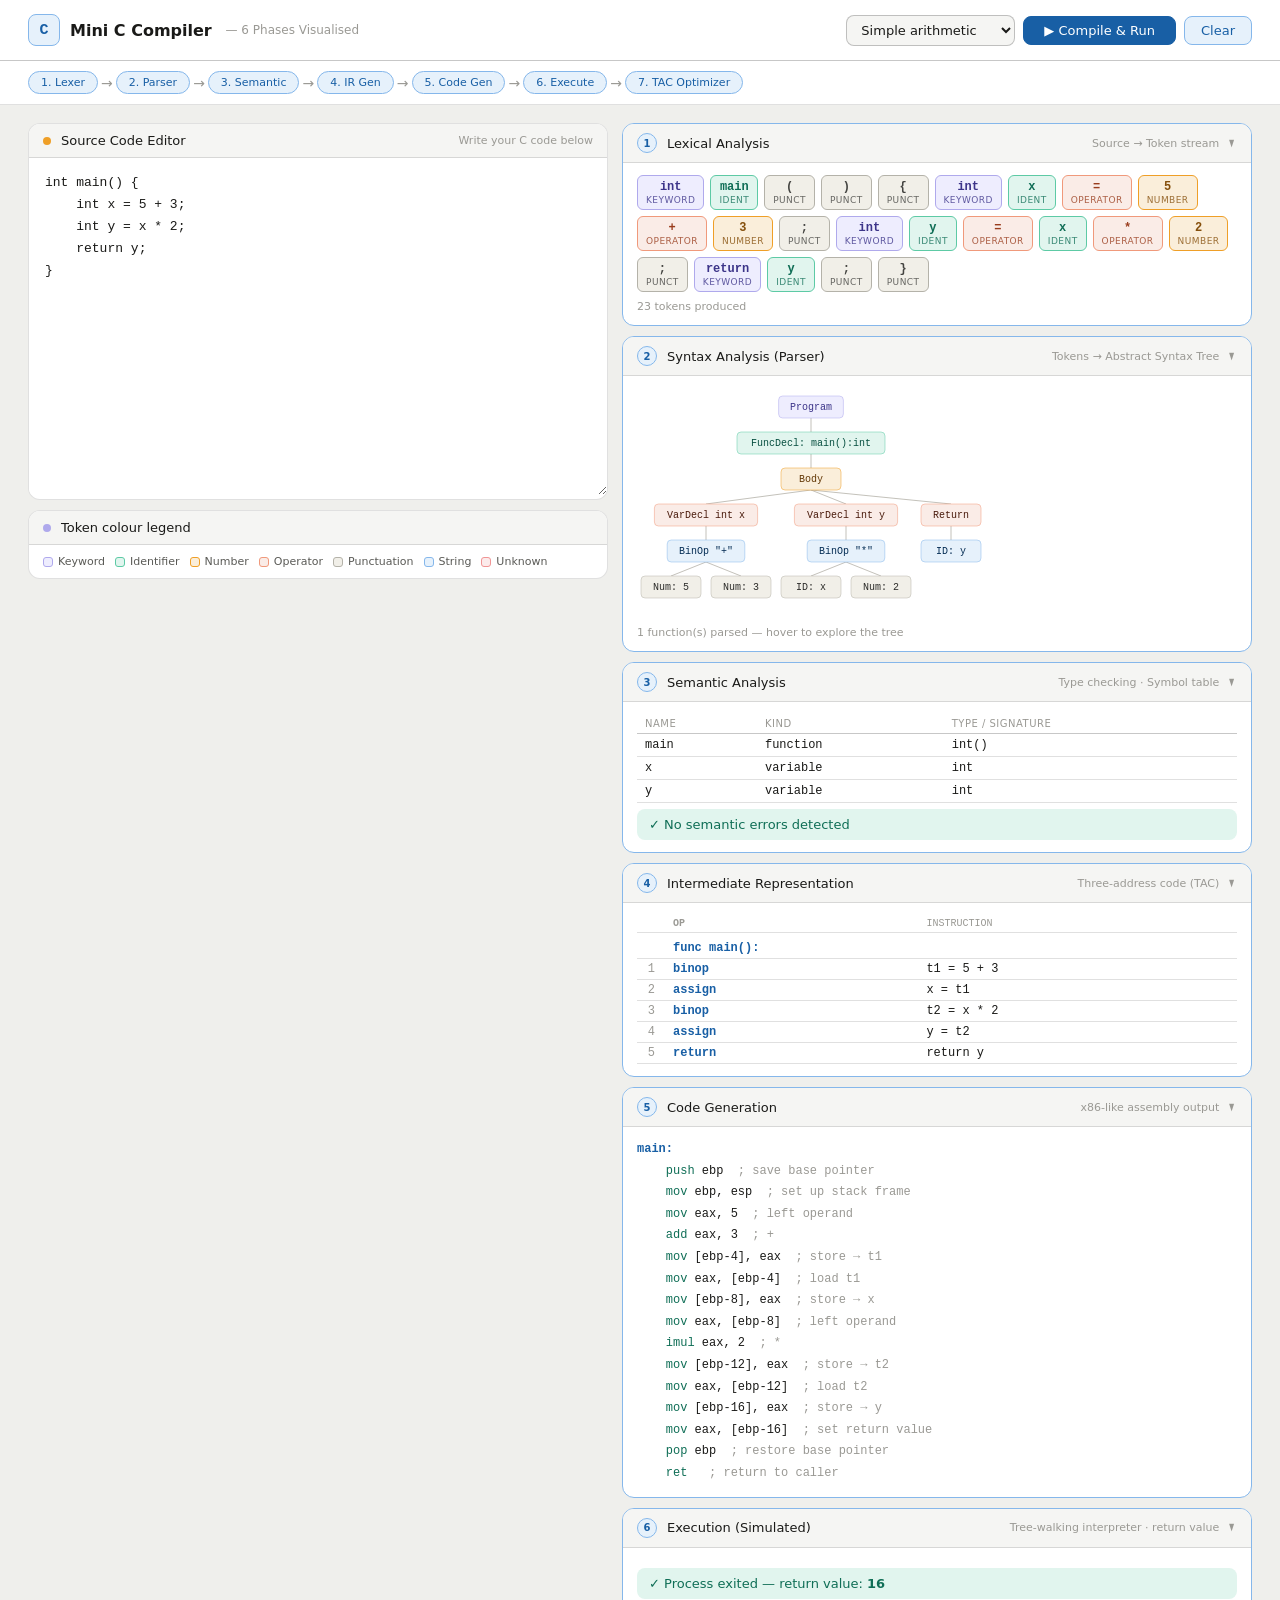
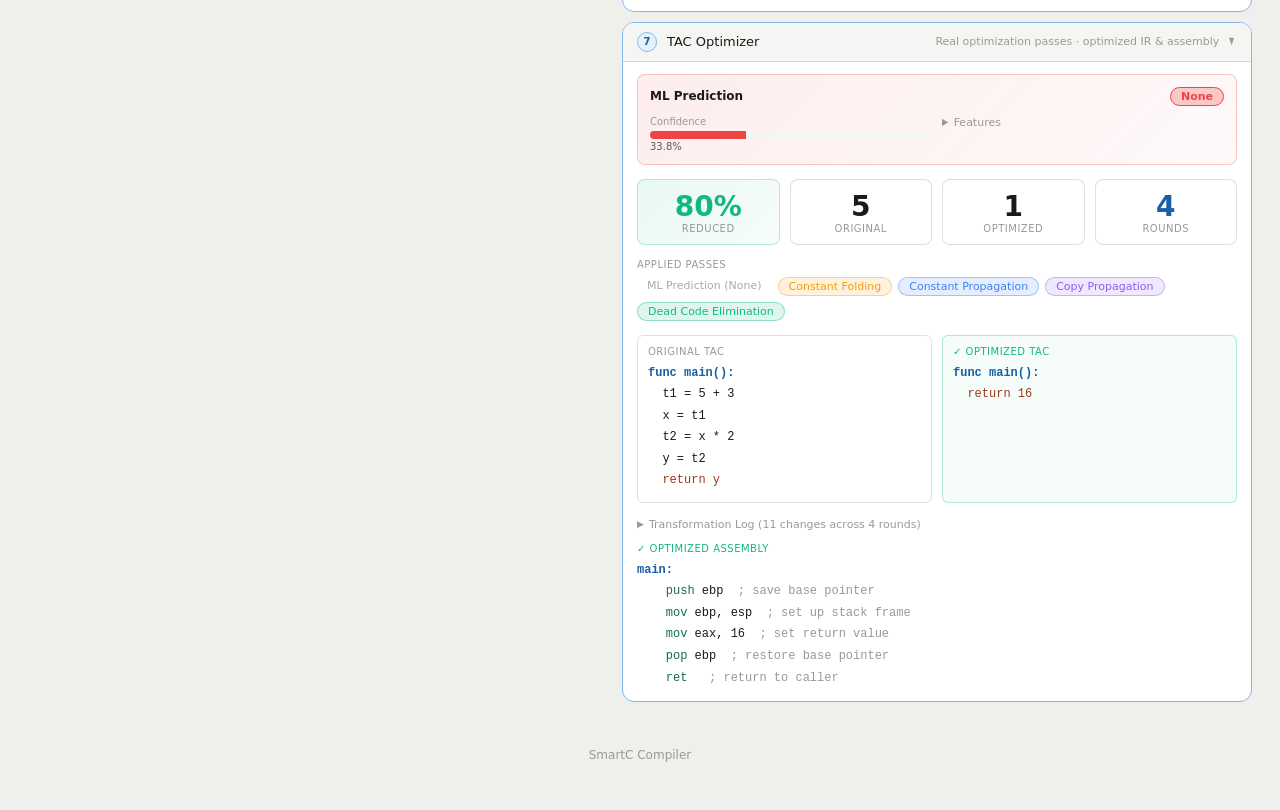
==== index.html @ 205656f2 "first commit" ====
<!DOCTYPE html>
<html lang="en">

<head>
  <meta charset="UTF-8">
  <meta name="viewport" content="width=device-width, initial-scale=1.0">
  <title>Mini C Compiler</title>
  <link rel="stylesheet" href="styles.css">

</head>

<body>

  <header>
    <div class="logo">
      <div class="logo-icon">C</div>
      <span class="logo-text">Mini C Compiler</span>
      <span class="logo-sub">&nbsp;— 6 Phases Visualised</span>
    </div>
    <div class="header-right">
      <select id="sample-select" onchange="loadSample(this.value)">
        <option value="basic">Simple arithmetic</option>
        <option value="if">If / else</option>
        <option value="loop">While loop</option>
        <option value="forloop">For loop</option>
        <option value="dowhile">Do-while loop</option>
        <option value="switchc">Switch / case</option>
        <option value="array">Arrays</option>
        <option value="breakc">Break &amp; continue</option>
        <option value="func">Function call</option>
        <option value="nested">Nested expressions</option>
      </select>
      <button class="btn btn-run" onclick="compile()">&#9654; Compile &amp; Run</button>
      <button class="btn" onclick="clearAll()">Clear</button>
    </div>
  </header>

  <div class="pipeline">
    <div class="pip-step" id="pip-1">1. Lexer</div><span class="pip-arrow">&#8594;</span>
    <div class="pip-step" id="pip-2">2. Parser</div><span class="pip-arrow">&#8594;</span>
    <div class="pip-step" id="pip-3">3. Semantic</div><span class="pip-arrow">&#8594;</span>
    <div class="pip-step" id="pip-4">4. IR Gen</div><span class="pip-arrow">&#8594;</span>
    <div class="pip-step" id="pip-5">5. Code Gen</div><span class="pip-arrow">&#8594;</span>
    <div class="pip-step" id="pip-6">6. Execute</div><span class="pip-arrow">&#8594;</span>
    <div class="pip-step" id="pip-7">7. TAC Optimizer</div>
  </div>

  <div class="main">

    <!-- Left column -->
    <div style="display:flex;flex-direction:column;gap:10px;">
      <div class="panel">
        <div class="panel-hdr">
          <div class="dot" style="background:var(--amber-bd)"></div>
          <span style="flex:1">Source Code Editor</span>
          <span class="sub">Write your C code below</span>
        </div>
        <textarea id="src-editor" spellcheck="false" rows="14">int main() {
    int x = 5 + 3;
    int y = x * 2;
    return y;
}</textarea>
      </div>
      <div class="panel">
        <div class="panel-hdr">
          <div class="dot" style="background:var(--purple-bd)"></div>
          <span>Token colour legend</span>
        </div>
        <div class="legend">
          <div class="leg-item">
            <div class="leg-dot" style="background:var(--purple-bg);border-color:var(--purple-bd)"></div>Keyword
          </div>
          <div class="leg-item">
            <div class="leg-dot" style="background:var(--green-bg);border-color:var(--green-bd)"></div>Identifier
          </div>
          <div class="leg-item">
            <div class="leg-dot" style="background:var(--amber-bg);border-color:var(--amber-bd)"></div>Number
          </div>
          <div class="leg-item">
            <div class="leg-dot" style="background:var(--coral-bg);border-color:var(--coral-bd)"></div>Operator
          </div>
          <div class="leg-item">
            <div class="leg-dot" style="background:var(--gray-bg);border-color:var(--gray-bd)"></div>Punctuation
          </div>
          <div class="leg-item">
            <div class="leg-dot" style="background:var(--blue-bg);border-color:var(--blue-bd)"></div>String
          </div>
          <div class="leg-item">
            <div class="leg-dot" style="background:var(--red-bg);border-color:var(--red-bd)"></div>Unknown
          </div>
        </div>
      </div>
    </div>

    <!-- Right column: phase cards -->
    <div class="phases-col">

      <div class="phase-card" id="ph-1">
        <div class="phase-hdr" onclick="toggle('ph-1')">
          <div class="ph-num">1</div>
          <span class="ph-name">Lexical Analysis</span>
          <span class="ph-desc">Source &rarr; Token stream</span>
          <span class="ph-chevron">&#9658;</span>
        </div>
        <div class="phase-body">
          <div id="out-1"><span style="color:var(--text3)">Click Compile &amp; Run to start</span></div>
        </div>
      </div>

      <div class="phase-card" id="ph-2">
        <div class="phase-hdr" onclick="toggle('ph-2')">
          <div class="ph-num">2</div>
          <span class="ph-name">Syntax Analysis (Parser)</span>
          <span class="ph-desc">Tokens &rarr; Abstract Syntax Tree</span>
          <span class="ph-chevron">&#9658;</span>
        </div>
        <div class="phase-body">
          <div id="out-2"></div>
        </div>
      </div>

      <div class="phase-card" id="ph-3">
        <div class="phase-hdr" onclick="toggle('ph-3')">
          <div class="ph-num">3</div>
          <span class="ph-name">Semantic Analysis</span>
          <span class="ph-desc">Type checking &middot; Symbol table</span>
          <span class="ph-chevron">&#9658;</span>
        </div>
        <div class="phase-body">
          <div id="out-3"></div>
        </div>
      </div>

      <div class="phase-card" id="ph-4">
        <div class="phase-hdr" onclick="toggle('ph-4')">
          <div class="ph-num">4</div>
          <span class="ph-name">Intermediate Representation</span>
          <span class="ph-desc">Three-address code (TAC)</span>
          <span class="ph-chevron">&#9658;</span>
        </div>
        <div class="phase-body">
          <div id="out-4"></div>
        </div>
      </div>

      <div class="phase-card" id="ph-5">
        <div class="phase-hdr" onclick="toggle('ph-5')">
          <div class="ph-num">5</div>
          <span class="ph-name">Code Generation</span>
          <span class="ph-desc">x86-like assembly output</span>
          <span class="ph-chevron">&#9658;</span>
        </div>
        <div class="phase-body">
          <div id="out-5"></div>
        </div>
      </div>

      <div class="phase-card" id="ph-6">
        <div class="phase-hdr" onclick="toggle('ph-6')">
          <div class="ph-num">6</div>
          <span class="ph-name">Execution (Simulated)</span>
          <span class="ph-desc">Tree-walking interpreter &middot; return value</span>
          <span class="ph-chevron">&#9658;</span>
        </div>
        <div class="phase-body">
          <div id="out-6"></div>
        </div>
      </div>

      <div class="phase-card" id="ph-7">
        <div class="phase-hdr" onclick="toggle('ph-7')">
          <div class="ph-num">7</div>
          <span class="ph-name">TAC Optimizer</span>
          <span class="ph-desc">Real optimization passes &middot; optimized IR &amp; assembly</span>
          <span class="ph-chevron">&#9658;</span>
        </div>
        <div class="phase-body">
          <div id="out-7"></div>
        </div>
      </div>

    </div>
  </div>

  <footer>SmartC Compiler</footer>

  <!-- Phase 0: Shared utilities & sample programs -->
  <script src="phase0_utils.js?v=3"></script>
  <!-- Phase 1: Lexer — source text → token stream -->
  <script src="phase1_lexer.js?v=3"></script>
  <!-- Phase 2: Parser — tokens → Abstract Syntax Tree (AST) -->
  <script src="phase2_parser.js?v=3"></script>
  <!-- Phase 3: Semantic Analysis — type checking & symbol table -->
  <script src="phase3_semantic.js?v=3"></script>
  <!-- Phase 4: IR Generation — AST → Three-Address Code (TAC) -->
  <script src="phase4_ir.js?v=3"></script>
  <!-- Phase 5: Code Generation — TAC → pseudo x86 assembly -->
  <script src="phase5_codegen.js?v=3"></script>
  <!-- Phase 6: Execution — tree-walking interpreter -->
  <script src="phase6_execute.js?v=3"></script>
  <!-- Phase 7: TAC Optimizer — real optimization passes on IR -->
  <script src="phase7_optimizer.js?v=5"></script>
  <!-- ML Optimizer: Feature extraction from TAC -->
  <script src="ml_optimizer/js/feature_extractor.js?v=1"></script>
  <!-- ML Optimizer: Logistic Regression model from scratch -->
  <script src="ml_optimizer/js/model.js?v=1"></script>
  <!-- ML Optimizer: ML-guided optimization selection -->
  <script src="ml_optimizer/js/ml_optimizer.js?v=1"></script>
  <!-- ML Optimizer: TAC to C code generation -->
  <script src="ml_optimizer/js/tac_to_c.js?v=1"></script>
  <!-- ML Optimizer: Integration layer and high-level API -->
  <script src="ml_optimizer/js/integration.js?v=1"></script>
  <!-- Compiler Driver — orchestrates all 7 phases -->
  <script src="compiler_driver.js?v=5"></script>

</body>

</html>
---- styles.css ----
*, *::before, *::after { box-sizing: border-box; margin: 0; padding: 0; }

  :root {
    --bg:#ffffff; --bg2:#f5f5f3; --bg3:#efefec;
    --border:rgba(0,0,0,0.12); --border2:rgba(0,0,0,0.22);
    --text:#1a1a18; --text2:#5a5a56; --text3:#9a9994;
    --blue:#185fa5; --blue-bg:#e6f1fb; --blue-bd:#85b7eb;
    --green:#0f6e56; --green-bg:#e1f5ee; --green-bd:#5dcaa5;
    --amber:#854f0b; --amber-bg:#faeeda; --amber-bd:#ef9f27;
    --coral:#993c1d; --coral-bg:#faece7; --coral-bd:#f0997b;
    --purple:#3c3489; --purple-bg:#eeedfe; --purple-bd:#afa9ec;
    --gray:#444441; --gray-bg:#f1efe8; --gray-bd:#b4b2a9;
    --red:#a32d2d; --red-bg:#fcebeb; --red-bd:#f09595;
    --success-bg:#e1f5ee; --success:#0f6e56;
    --font-mono:'Cascadia Code','Fira Code','Consolas',monospace;
    --font-sans:system-ui,-apple-system,sans-serif;
    --radius:8px; --radius-lg:12px;
  }
  @media (prefers-color-scheme:dark) {
    :root {
      --bg:#1c1c1a; --bg2:#252523; --bg3:#2e2e2b;
      --border:rgba(255,255,255,0.1); --border2:rgba(255,255,255,0.2);
      --text:#e8e6de; --text2:#a8a69e; --text3:#6a6860;
      --blue:#85b7eb; --blue-bg:#042c53; --blue-bd:#185fa5;
      --green:#9fe1cb; --green-bg:#04342c; --green-bd:#1d9e75;
      --amber:#fac775; --amber-bg:#412402; --amber-bd:#ba7517;
      --coral:#f5c4b3; --coral-bg:#4a1b0c; --coral-bd:#993c1d;
      --purple:#cecbf6; --purple-bg:#26215c; --purple-bd:#534ab7;
      --gray:#d3d1c7; --gray-bg:#2c2c2a; --gray-bd:#5f5e5a;
      --red:#f7c1c1; --red-bg:#501313; --red-bd:#a32d2d;
      --success-bg:#04342c; --success:#9fe1cb;
    }
  }

  body { background:var(--bg3); color:var(--text); font-family:var(--font-sans); min-height:100vh; padding:0 0 48px; }

  header {
    background:var(--bg); border-bottom:0.5px solid var(--border2);
    padding:14px 28px; display:flex; align-items:center; gap:14px;
    position:sticky; top:0; z-index:100;
  }
  .logo { display:flex; align-items:center; gap:10px; }
  .logo-icon {
    width:32px; height:32px; background:var(--blue-bg);
    border:0.5px solid var(--blue-bd); border-radius:var(--radius);
    display:flex; align-items:center; justify-content:center;
    font-family:var(--font-mono); font-size:15px; font-weight:700; color:var(--blue);
  }
  .logo-text { font-size:16px; font-weight:600; }
  .logo-sub  { font-size:12px; color:var(--text3); }
  .header-right { margin-left:auto; display:flex; gap:8px; align-items:center; }
  select {
    font-family:var(--font-sans); font-size:13px; padding:6px 10px;
    border:0.5px solid var(--border2); border-radius:var(--radius);
    background:var(--bg2); color:var(--text); cursor:pointer; outline:none;
  }
  .btn {
    font-family:var(--font-sans); font-size:13px; font-weight:500;
    padding:6px 16px; border-radius:var(--radius);
    border:0.5px solid var(--blue-bd); background:var(--blue-bg);
    color:var(--blue); cursor:pointer; transition:opacity .15s;
  }
  .btn:hover { opacity:.8; }
  .btn-run { background:var(--blue); color:#fff; border-color:var(--blue); padding:6px 20px; }

  .pipeline {
    display:flex; align-items:center; padding:10px 28px;
    background:var(--bg); border-bottom:0.5px solid var(--border);
    overflow-x:auto; gap:0; flex-wrap:nowrap;
  }
  .pip-step {
    padding:4px 12px; border-radius:20px; font-size:11px; font-weight:500;
    background:var(--bg2); border:0.5px solid var(--border2); color:var(--text2);
    white-space:nowrap; transition:background .2s,color .2s;
  }
  .pip-step.lit { background:var(--blue-bg); border-color:var(--blue-bd); color:var(--blue); }
  .pip-step.err { background:var(--red-bg);  border-color:var(--red-bd);  color:var(--red); }
  .pip-arrow { color:var(--text3); font-size:14px; padding:0 3px; flex-shrink:0; }

  .main {
    display:grid; grid-template-columns:1fr 1fr; gap:14px;
    padding:18px 28px; max-width:1600px; margin:0 auto;
  }
  @media (max-width:900px) { .main { grid-template-columns:1fr; } }

  .panel { background:var(--bg); border:0.5px solid var(--border); border-radius:var(--radius-lg); overflow:hidden; }
  .panel-hdr {
    display:flex; align-items:center; gap:10px; padding:9px 14px;
    background:var(--bg2); border-bottom:0.5px solid var(--border);
    font-size:13px; font-weight:500;
  }
  .panel-hdr .dot { width:8px; height:8px; border-radius:50%; background:var(--border2); flex-shrink:0; }
  .panel-hdr .sub { font-size:11px; color:var(--text3); font-weight:400; }

  #src-editor {
    width:100%; min-height:200px; font-family:var(--font-mono);
    font-size:13px; line-height:1.7; padding:14px 16px;
    border:none; outline:none; resize:vertical; background:var(--bg); color:var(--text);
  }

  .phases-col { display:flex; flex-direction:column; gap:10px; }

  .phase-card { background:var(--bg); border:0.5px solid var(--border); border-radius:var(--radius-lg); overflow:hidden; transition:border-color .2s; }
  .phase-card.active  { border-color:var(--blue-bd); }
  .phase-card.errored { border-color:var(--red-bd); }

  .phase-hdr {
    display:flex; align-items:center; gap:10px; padding:9px 14px;
    background:var(--bg2); cursor:pointer; user-select:none;
    border-bottom:0.5px solid transparent; transition:background .15s;
  }
  .phase-hdr:hover { background:var(--bg3); }
  .phase-card.open .phase-hdr { border-bottom-color:var(--border); }

  .ph-num {
    width:20px; height:20px; border-radius:50%; flex-shrink:0;
    background:var(--bg3); border:0.5px solid var(--border2);
    font-size:10px; font-weight:600; color:var(--text2);
    display:flex; align-items:center; justify-content:center; transition:background .2s,color .2s;
  }
  .phase-card.active  .ph-num { background:var(--blue-bg); border-color:var(--blue-bd); color:var(--blue); }
  .phase-card.errored .ph-num { background:var(--red-bg);  border-color:var(--red-bd);  color:var(--red); }

  .ph-name { font-size:13px; font-weight:500; flex:1; }
  .ph-desc { font-size:11px; color:var(--text3); }
  .ph-chevron { font-size:10px; color:var(--text3); transition:transform .2s; }
  .phase-card.open .ph-chevron { transform:rotate(90deg); }

  .phase-body { display:none; padding:12px 14px; overflow-x:auto; }
  .phase-card.open .phase-body { display:block; }

  .token-grid { display:flex; flex-wrap:wrap; gap:6px; }
  .tok { display:inline-flex; flex-direction:column; align-items:center; padding:4px 8px; border-radius:6px; border:0.5px solid; gap:1px; }
  .tok-val  { font-family:var(--font-mono); font-size:12px; font-weight:600; }
  .tok-type { font-size:9px; letter-spacing:.05em; text-transform:uppercase; opacity:.8; }

  .tok-KEYWORD  { background:var(--purple-bg); border-color:var(--purple-bd); color:var(--purple); }
  .tok-IDENT    { background:var(--green-bg);  border-color:var(--green-bd);  color:var(--green);  }
  .tok-NUMBER   { background:var(--amber-bg);  border-color:var(--amber-bd);  color:var(--amber);  }
  .tok-OPERATOR { background:var(--coral-bg);  border-color:var(--coral-bd);  color:var(--coral);  }
  .tok-PUNCT    { background:var(--gray-bg);   border-color:var(--gray-bd);   color:var(--gray);   }
  .tok-STRING   { background:var(--blue-bg);   border-color:var(--blue-bd);   color:var(--blue);   }
  .tok-UNKNOWN  { background:var(--red-bg);    border-color:var(--red-bd);    color:var(--red);    }

  .tree-wrap { overflow-x:auto; }
  .tree-svg  { display:block; }

  .sym-table { width:100%; border-collapse:collapse; font-size:12px; }
  .sym-table th { font-size:10px; text-transform:uppercase; letter-spacing:.05em; color:var(--text3); font-weight:500; text-align:left; padding:4px 8px; border-bottom:0.5px solid var(--border2); }
  .sym-table td { padding:4px 8px; border-bottom:0.5px solid var(--border); font-family:var(--font-mono); }

  .ir-table { width:100%; border-collapse:collapse; font-size:12px; font-family:var(--font-mono); }
  .ir-table td { padding:3px 8px; border-bottom:0.5px solid var(--border); }
  .ir-table td:first-child { color:var(--text3); width:28px; text-align:right; padding-right:10px; }
  .ir-table td:nth-child(2){ color:var(--blue); font-weight:600; min-width:70px; }

  .asm-block { font-family:var(--font-mono); font-size:12px; line-height:1.8; white-space:pre; }
  .asm-lbl { color:var(--blue); font-weight:600; }
  .asm-op  { color:var(--green); }
  .asm-cmt { color:var(--text3); }

  .alert-ok  { background:var(--success-bg); color:var(--success); border-radius:var(--radius); padding:8px 12px; font-size:13px; margin-top:8px; }
  .alert-err { background:var(--red-bg);     color:var(--red);     border-radius:var(--radius); padding:8px 12px; font-size:13px; margin-top:8px; }
  .alert-warn{ background:var(--amber-bg);   color:var(--amber);   border-radius:var(--radius); padding:8px 12px; font-size:13px; margin-top:8px; }

  .exec-out { font-family:var(--font-mono); font-size:13px; background:var(--bg2); border-radius:var(--radius); padding:10px 14px; margin-bottom:8px; border:0.5px solid var(--border); white-space:pre-wrap; }
  .exec-lbl { font-size:11px; color:var(--text3); text-transform:uppercase; letter-spacing:.05em; margin-bottom:4px; }

  .legend { display:flex; flex-wrap:wrap; gap:10px; padding:10px 14px; }
  .leg-item { display:flex; align-items:center; gap:5px; font-size:11px; color:var(--text2); }
  .leg-dot  { width:10px; height:10px; border-radius:3px; border:0.5px solid; }

  footer { text-align:center; color:var(--text3); font-size:12px; margin-top:28px; }
  .hint  { font-size:11px; color:var(--text3); margin-top:8px; }
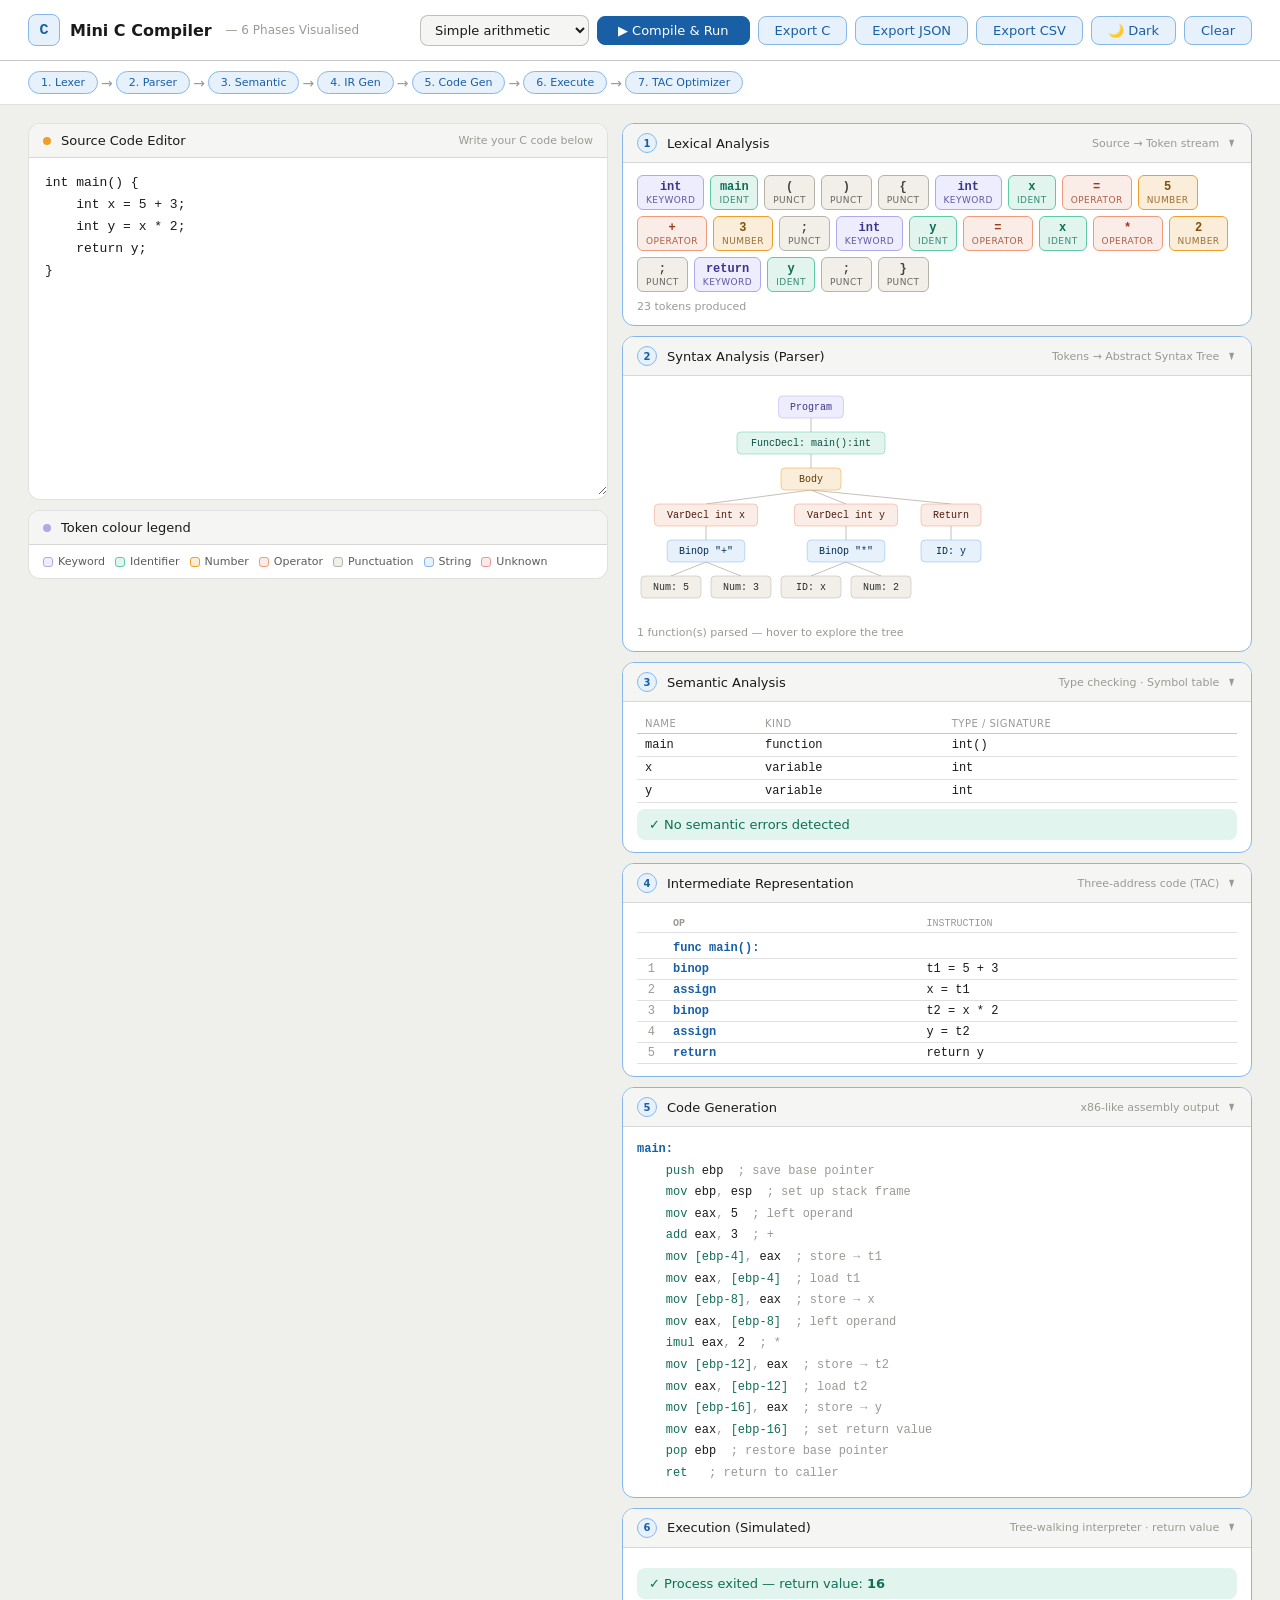
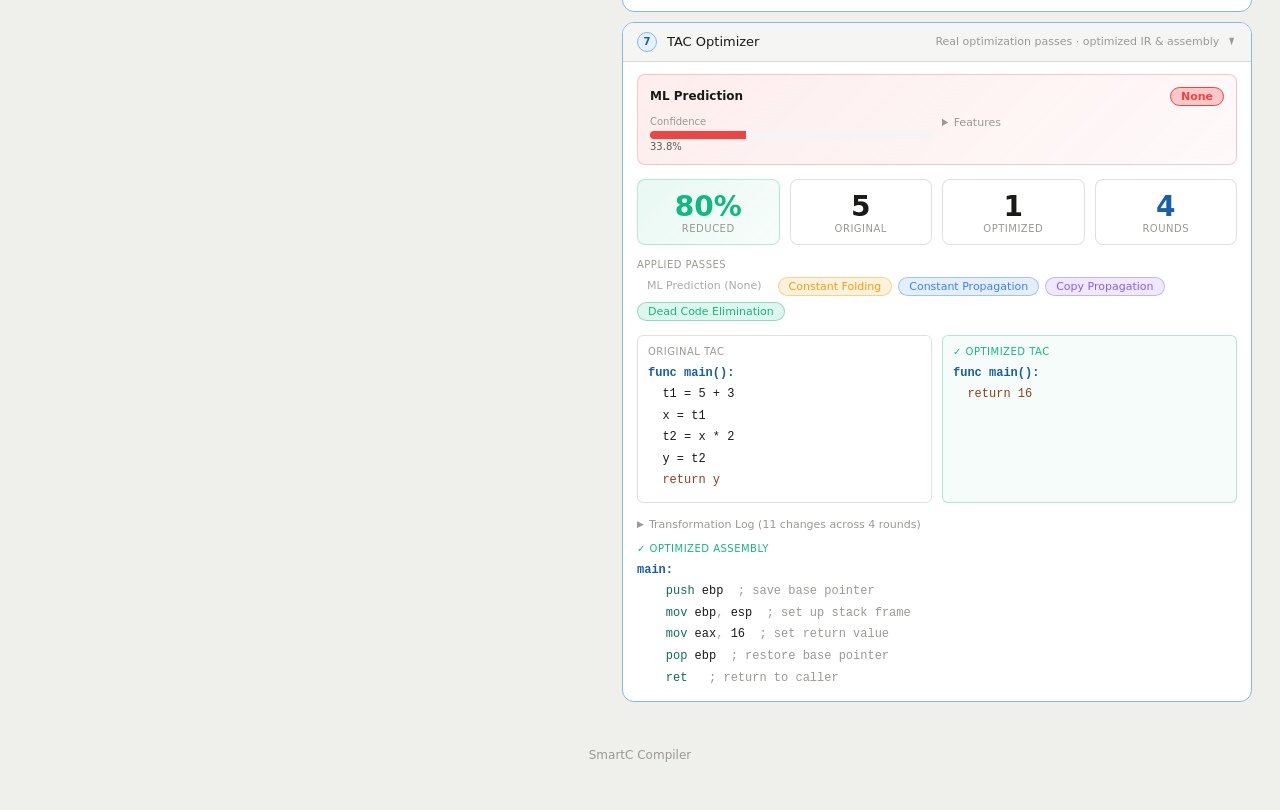
==== commit 06e35451: "push" ====
--- a/index.html
+++ b/index.html
@@ -31,6 +31,10 @@
         <option value="nested">Nested expressions</option>
       </select>
       <button class="btn btn-run" onclick="compile()">&#9654; Compile &amp; Run</button>
+      <button class="btn" onclick="exportCode('c')">Export C</button>
+      <button class="btn" onclick="exportCode('json')">Export JSON</button>
+      <button class="btn" onclick="exportCode('csv')">Export CSV</button>
+      <button class="btn" onclick="toggleDarkMode()">🌙 Dark</button>
       <button class="btn" onclick="clearAll()">Clear</button>
     </div>
   </header>
@@ -213,6 +217,78 @@
   <!-- Compiler Driver — orchestrates all 7 phases -->
   <script src="compiler_driver.js?v=5"></script>
 
+  <script>
+    // Dark mode toggle
+    function toggleDarkMode() {
+      const html = document.documentElement;
+      const isDark = html.style.colorScheme === 'dark';
+      if (isDark) {
+        html.style.colorScheme = 'light';
+        localStorage.setItem('colorScheme', 'light');
+      } else {
+        html.style.colorScheme = 'dark';
+        localStorage.setItem('colorScheme', 'dark');
+      }
+    }
+
+    // Initialize dark mode from localStorage or system preference
+    function initDarkMode() {
+      const saved = localStorage.getItem('colorScheme');
+      if (saved === 'dark' || (!saved && window.matchMedia('(prefers-color-scheme:dark)').matches)) {
+        document.documentElement.style.colorScheme = 'dark';
+      } else {
+        document.documentElement.style.colorScheme = 'light';
+      }
+    }
+
+    // Export functions
+    function exportCode(format) {
+      const source = document.getElementById('src-editor').value;
+      const timestamp = new Date().toISOString().split('T')[0];
+      
+      if (format === 'c') {
+        const blob = new Blob([source], {type: 'text/plain'});
+        downloadFile(blob, `code_${timestamp}.c`);
+      } else if (format === 'json') {
+        const data = {
+          source: source,
+          timestamp: timestamp,
+          phases: {
+            lexer: window.lastLexerOutput || null,
+            parser: window.lastParserOutput || null,
+            semantic: window.lastSemanticOutput || null,
+            ir: window.lastIROutput || null,
+            execution: window.lastExecOutput || null
+          }
+        };
+        const blob = new Blob([JSON.stringify(data, null, 2)], {type: 'application/json'});
+        downloadFile(blob, `compilation_${timestamp}.json`);
+      } else if (format === 'csv') {
+        const tokens = window.lastLexerOutput || [];
+        let csv = 'Value,Type,Line,Column\n';
+        tokens.forEach(t => {
+          csv += `"${t.val}","${t.type}",${t.line || '?'},${t.col || '?'}\n`;
+        });
+        const blob = new Blob([csv], {type: 'text/csv'});
+        downloadFile(blob, `tokens_${timestamp}.csv`);
+      }
+    }
+
+    function downloadFile(blob, filename) {
+      const url = URL.createObjectURL(blob);
+      const a = document.createElement('a');
+      a.href = url;
+      a.download = filename;
+      document.body.appendChild(a);
+      a.click();
+      document.body.removeChild(a);
+      URL.revokeObjectURL(url);
+    }
+
+    // Initialize on page load
+    document.addEventListener('DOMContentLoaded', initDarkMode);
+  </script>
+
 </body>
 
 </html>
--- a/styles.css
+++ b/styles.css
@@ -1,36 +1,37 @@
 *, *::before, *::after { box-sizing: border-box; margin: 0; padding: 0; }
 
+:root {
+  --bg:#ffffff; --bg2:#f5f5f3; --bg3:#efefec;
+  --border:rgba(0,0,0,0.12); --border2:rgba(0,0,0,0.22);
+  --text:#1a1a18; --text2:#5a5a56; --text3:#9a9994;
+  --blue:#185fa5; --blue-bg:#e6f1fb; --blue-bd:#85b7eb;
+  --green:#0f6e56; --green-bg:#e1f5ee; --green-bd:#5dcaa5;
+  --amber:#854f0b; --amber-bg:#faeeda; --amber-bd:#ef9f27;
+  --coral:#993c1d; --coral-bg:#faece7; --coral-bd:#f0997b;
+  --purple:#3c3489; --purple-bg:#eeedfe; --purple-bd:#afa9ec;
+  --gray:#444441; --gray-bg:#f1efe8; --gray-bd:#b4b2a9;
+  --red:#a32d2d; --red-bg:#fcebeb; --red-bd:#f09595;
+  --success-bg:#e1f5ee; --success:#0f6e56;
+  --font-mono:'Cascadia Code','Fira Code','Consolas',monospace;
+  --font-sans:system-ui,-apple-system,sans-serif;
+  --radius:8px; --radius-lg:12px;
+}
+
+@media (prefers-color-scheme:dark) {
   :root {
-    --bg:#ffffff; --bg2:#f5f5f3; --bg3:#efefec;
-    --border:rgba(0,0,0,0.12); --border2:rgba(0,0,0,0.22);
-    --text:#1a1a18; --text2:#5a5a56; --text3:#9a9994;
-    --blue:#185fa5; --blue-bg:#e6f1fb; --blue-bd:#85b7eb;
-    --green:#0f6e56; --green-bg:#e1f5ee; --green-bd:#5dcaa5;
-    --amber:#854f0b; --amber-bg:#faeeda; --amber-bd:#ef9f27;
-    --coral:#993c1d; --coral-bg:#faece7; --coral-bd:#f0997b;
-    --purple:#3c3489; --purple-bg:#eeedfe; --purple-bd:#afa9ec;
-    --gray:#444441; --gray-bg:#f1efe8; --gray-bd:#b4b2a9;
-    --red:#a32d2d; --red-bg:#fcebeb; --red-bd:#f09595;
-    --success-bg:#e1f5ee; --success:#0f6e56;
-    --font-mono:'Cascadia Code','Fira Code','Consolas',monospace;
-    --font-sans:system-ui,-apple-system,sans-serif;
-    --radius:8px; --radius-lg:12px;
+    --bg:#1c1c1a; --bg2:#252523; --bg3:#2e2e2b;
+    --border:rgba(255,255,255,0.1); --border2:rgba(255,255,255,0.2);
+    --text:#e8e6de; --text2:#a8a69e; --text3:#6a6860;
+    --blue:#85b7eb; --blue-bg:#042c53; --blue-bd:#185fa5;
+    --green:#9fe1cb; --green-bg:#04342c; --green-bd:#1d9e75;
+    --amber:#fac775; --amber-bg:#412402; --amber-bd:#ba7517;
+    --coral:#f5c4b3; --coral-bg:#4a1b0c; --coral-bd:#993c1d;
+    --purple:#cecbf6; --purple-bg:#26215c; --purple-bd:#534ab7;
+    --gray:#d3d1c7; --gray-bg:#2c2c2a; --gray-bd:#5f5e5a;
+    --red:#f7c1c1; --red-bg:#501313; --red-bd:#a32d2d;
+    --success-bg:#04342c; --success:#9fe1cb;
   }
-  @media (prefers-color-scheme:dark) {
-    :root {
-      --bg:#1c1c1a; --bg2:#252523; --bg3:#2e2e2b;
-      --border:rgba(255,255,255,0.1); --border2:rgba(255,255,255,0.2);
-      --text:#e8e6de; --text2:#a8a69e; --text3:#6a6860;
-      --blue:#85b7eb; --blue-bg:#042c53; --blue-bd:#185fa5;
-      --green:#9fe1cb; --green-bg:#04342c; --green-bd:#1d9e75;
-      --amber:#fac775; --amber-bg:#412402; --amber-bd:#ba7517;
-      --coral:#f5c4b3; --coral-bg:#4a1b0c; --coral-bd:#993c1d;
-      --purple:#cecbf6; --purple-bg:#26215c; --purple-bd:#534ab7;
-      --gray:#d3d1c7; --gray-bg:#2c2c2a; --gray-bd:#5f5e5a;
-      --red:#f7c1c1; --red-bg:#501313; --red-bd:#a32d2d;
-      --success-bg:#04342c; --success:#9fe1cb;
-    }
-  }
+}
 
   body { background:var(--bg3); color:var(--text); font-family:var(--font-sans); min-height:100vh; padding:0 0 48px; }
 
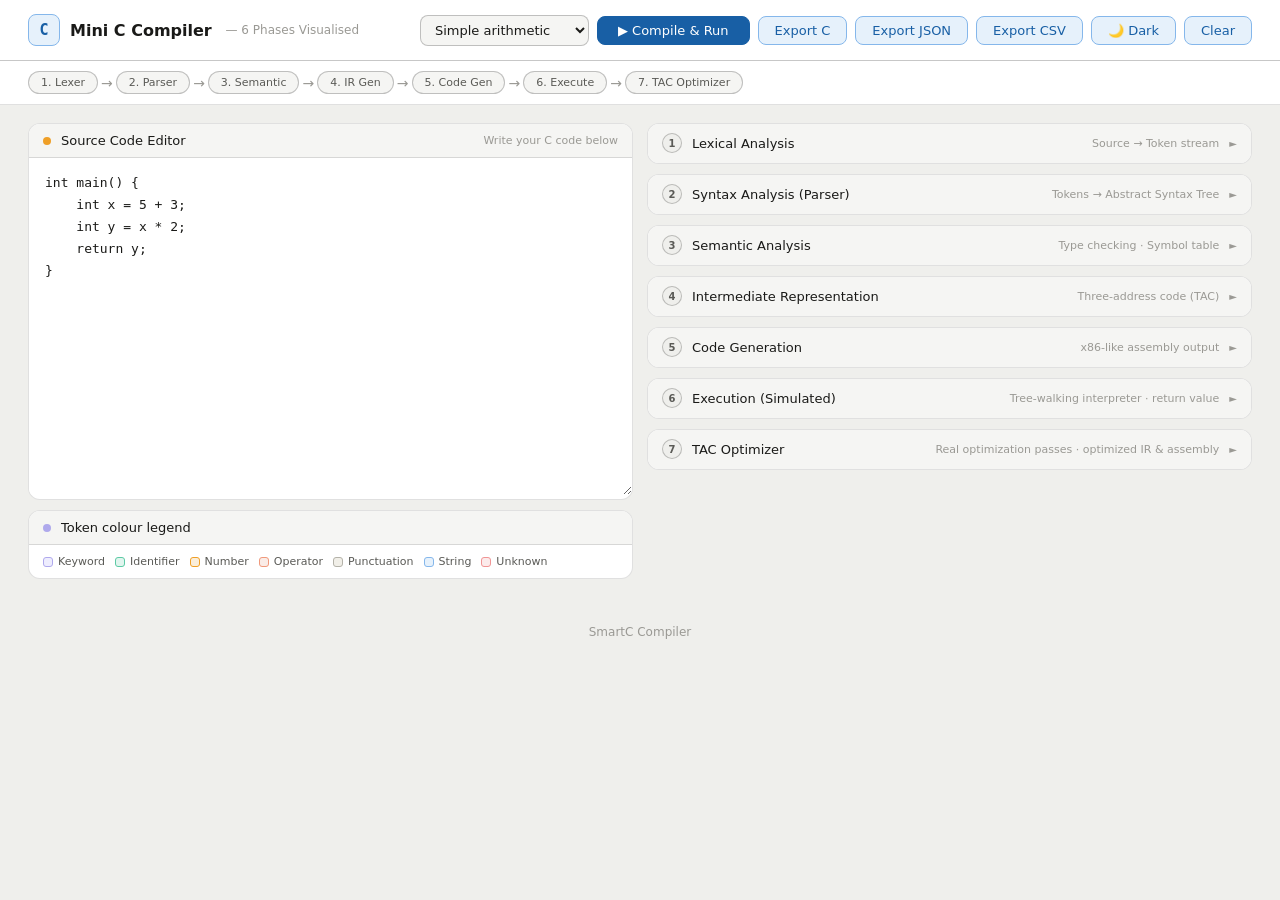
==== commit 056ed4b4: "final phase FINAL_PHASE_REPORT" ====
--- a/index.html
+++ b/index.html
@@ -189,33 +189,33 @@
   <footer>SmartC Compiler</footer>
 
   <!-- Phase 0: Shared utilities & sample programs -->
-  <script src="phase0_utils.js?v=3"></script>
+  <script src="phase0_utils.js?v=4"></script>
   <!-- Phase 1: Lexer — source text → token stream -->
-  <script src="phase1_lexer.js?v=3"></script>
+  <script src="phase1_lexer.js?v=4"></script>
   <!-- Phase 2: Parser — tokens → Abstract Syntax Tree (AST) -->
-  <script src="phase2_parser.js?v=3"></script>
+  <script src="phase2_parser.js?v=4"></script>
   <!-- Phase 3: Semantic Analysis — type checking & symbol table -->
-  <script src="phase3_semantic.js?v=3"></script>
+  <script src="phase3_semantic.js?v=4"></script>
   <!-- Phase 4: IR Generation — AST → Three-Address Code (TAC) -->
-  <script src="phase4_ir.js?v=3"></script>
+  <script src="phase4_ir.js?v=4"></script>
   <!-- Phase 5: Code Generation — TAC → pseudo x86 assembly -->
-  <script src="phase5_codegen.js?v=3"></script>
+  <script src="phase5_codegen.js?v=4"></script>
   <!-- Phase 6: Execution — tree-walking interpreter -->
-  <script src="phase6_execute.js?v=3"></script>
+  <script src="phase6_execute.js?v=4"></script>
   <!-- Phase 7: TAC Optimizer — real optimization passes on IR -->
-  <script src="phase7_optimizer.js?v=5"></script>
+  <script src="phase7_optimizer.js?v=6"></script>
   <!-- ML Optimizer: Feature extraction from TAC -->
-  <script src="ml_optimizer/js/feature_extractor.js?v=1"></script>
+  <script src="ml_optimizer/js/feature_extractor.js?v=2"></script>
   <!-- ML Optimizer: Logistic Regression model from scratch -->
-  <script src="ml_optimizer/js/model.js?v=1"></script>
+  <script src="ml_optimizer/js/model.js?v=2"></script>
   <!-- ML Optimizer: ML-guided optimization selection -->
-  <script src="ml_optimizer/js/ml_optimizer.js?v=1"></script>
+  <script src="ml_optimizer/js/ml_optimizer.js?v=2"></script>
   <!-- ML Optimizer: TAC to C code generation -->
-  <script src="ml_optimizer/js/tac_to_c.js?v=1"></script>
+  <script src="ml_optimizer/js/tac_to_c.js?v=2"></script>
   <!-- ML Optimizer: Integration layer and high-level API -->
-  <script src="ml_optimizer/js/integration.js?v=1"></script>
+  <script src="ml_optimizer/js/integration.js?v=2"></script>
   <!-- Compiler Driver — orchestrates all 7 phases -->
-  <script src="compiler_driver.js?v=5"></script>
+  <script src="compiler_driver.js?v=7"></script>
 
   <script>
     // Dark mode toggle
@@ -289,6 +289,56 @@
     document.addEventListener('DOMContentLoaded', initDarkMode);
   </script>
 
+  <script>
+    // Diagnostic script - ensure all functions are loaded
+    console.log('Starting diagnostic...');
+    
+    function runDiagnostic() {
+      const requiredFunctions = {
+        'lexer': ['lex'],
+        'parser': ['parse'],
+        'semantic': ['semanticAnalysis'],
+        'ir_gen': ['generateIR'],
+        'codegen': ['generateAsm'],
+        'executor': ['execute'],
+        'optimizer': ['optimizeTAC'],
+        'render': ['renderTokens', 'astToSvg', 'renderSemantic', 'renderIR', 'renderAsm', 'renderExec']
+      };
+      
+      const results = {};
+      for (const [category, fns] of Object.entries(requiredFunctions)) {
+        results[category] = fns.map(fn => ({
+          name: fn,
+          loaded: typeof window[fn] === 'function'
+        }));
+      }
+      
+      const missing = [];
+      for (const category in results) {
+        for (const fn of results[category]) {
+          if (!fn.loaded) missing.push(fn.name);
+        }
+      }
+      
+      console.log('Diagnostic complete:');
+      console.log('Missing functions:', missing.length > 0 ? missing : 'none');
+      
+      if (missing.length === 0) {
+        console.log('✓ All compiler functions loaded successfully');
+      } else {
+        console.warn('⚠️  Missing:', missing.join(', '));
+      }
+      
+      return { results, missing };
+    }
+    
+    // Run diagnostic when page is fully loaded
+    window.addEventListener('load', function() {
+      console.log('Page load complete, running diagnostic...');
+      runDiagnostic();
+    });
+  </script>
+
 </body>
 
 </html>
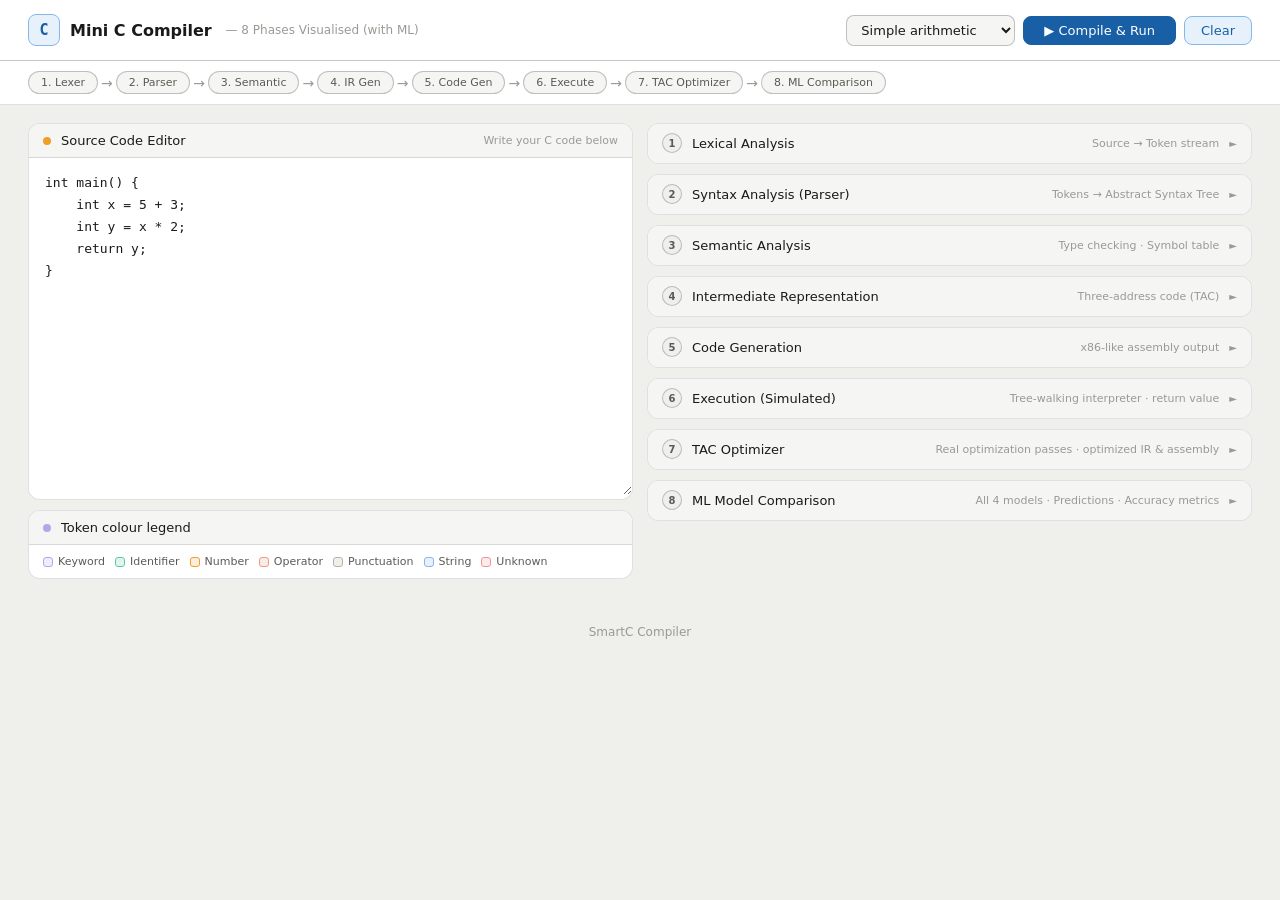
==== commit 64e297df: "updated models" ====
--- a/index.html
+++ b/index.html
@@ -15,7 +15,7 @@
     <div class="logo">
       <div class="logo-icon">C</div>
       <span class="logo-text">Mini C Compiler</span>
-      <span class="logo-sub">&nbsp;— 6 Phases Visualised</span>
+      <span class="logo-sub">&nbsp;— 8 Phases Visualised (with ML)</span>
     </div>
     <div class="header-right">
       <select id="sample-select" onchange="loadSample(this.value)">
@@ -31,10 +31,6 @@
         <option value="nested">Nested expressions</option>
       </select>
       <button class="btn btn-run" onclick="compile()">&#9654; Compile &amp; Run</button>
-      <button class="btn" onclick="exportCode('c')">Export C</button>
-      <button class="btn" onclick="exportCode('json')">Export JSON</button>
-      <button class="btn" onclick="exportCode('csv')">Export CSV</button>
-      <button class="btn" onclick="toggleDarkMode()">🌙 Dark</button>
       <button class="btn" onclick="clearAll()">Clear</button>
     </div>
   </header>
@@ -46,7 +42,8 @@
     <div class="pip-step" id="pip-4">4. IR Gen</div><span class="pip-arrow">&#8594;</span>
     <div class="pip-step" id="pip-5">5. Code Gen</div><span class="pip-arrow">&#8594;</span>
     <div class="pip-step" id="pip-6">6. Execute</div><span class="pip-arrow">&#8594;</span>
-    <div class="pip-step" id="pip-7">7. TAC Optimizer</div>
+    <div class="pip-step" id="pip-7">7. TAC Optimizer</div><span class="pip-arrow">&#8594;</span>
+    <div class="pip-step" id="pip-8">8. ML Comparison</div>
   </div>
 
   <div class="main">
@@ -180,6 +177,18 @@
         </div>
         <div class="phase-body">
           <div id="out-7"></div>
+        </div>
+      </div>
+
+      <div class="phase-card" id="ph-8">
+        <div class="phase-hdr" onclick="toggle('ph-8')">
+          <div class="ph-num">8</div>
+          <span class="ph-name">ML Model Comparison</span>
+          <span class="ph-desc">All 4 models · Predictions · Accuracy metrics</span>
+          <span class="ph-chevron">&#9658;</span>
+        </div>
+        <div class="phase-body">
+          <div id="out-8"></div>
         </div>
       </div>
 
@@ -208,85 +217,29 @@
   <script src="ml_optimizer/js/feature_extractor.js?v=2"></script>
   <!-- ML Optimizer: Logistic Regression model from scratch -->
   <script src="ml_optimizer/js/model.js?v=2"></script>
+  <!-- ML Optimizer: Multi-model ensemble (4 models) -->
+  <script src="ml_optimizer/js/multi_models.js?v=1"></script>
+  <!-- ML Optimizer: Multi-model integration -->
+  <script src="ml_optimizer/js/ml_optimizer_multi.js?v=1"></script>
   <!-- ML Optimizer: ML-guided optimization selection -->
   <script src="ml_optimizer/js/ml_optimizer.js?v=2"></script>
   <!-- ML Optimizer: TAC to C code generation -->
   <script src="ml_optimizer/js/tac_to_c.js?v=2"></script>
   <!-- ML Optimizer: Integration layer and high-level API -->
   <script src="ml_optimizer/js/integration.js?v=2"></script>
+  <!-- ML Comparison Panel: Display all 4 models with detailed metrics -->
+  <script src="ml_comparison.js?v=1"></script>
   <!-- Compiler Driver — orchestrates all 7 phases -->
   <script src="compiler_driver.js?v=7"></script>
 
   <script>
-    // Dark mode toggle
-    function toggleDarkMode() {
-      const html = document.documentElement;
-      const isDark = html.style.colorScheme === 'dark';
-      if (isDark) {
-        html.style.colorScheme = 'light';
-        localStorage.setItem('colorScheme', 'light');
-      } else {
-        html.style.colorScheme = 'dark';
-        localStorage.setItem('colorScheme', 'dark');
-      }
-    }
-
-    // Initialize dark mode from localStorage or system preference
-    function initDarkMode() {
-      const saved = localStorage.getItem('colorScheme');
-      if (saved === 'dark' || (!saved && window.matchMedia('(prefers-color-scheme:dark)').matches)) {
-        document.documentElement.style.colorScheme = 'dark';
-      } else {
-        document.documentElement.style.colorScheme = 'light';
-      }
-    }
-
-    // Export functions
-    function exportCode(format) {
-      const source = document.getElementById('src-editor').value;
-      const timestamp = new Date().toISOString().split('T')[0];
-      
-      if (format === 'c') {
-        const blob = new Blob([source], {type: 'text/plain'});
-        downloadFile(blob, `code_${timestamp}.c`);
-      } else if (format === 'json') {
-        const data = {
-          source: source,
-          timestamp: timestamp,
-          phases: {
-            lexer: window.lastLexerOutput || null,
-            parser: window.lastParserOutput || null,
-            semantic: window.lastSemanticOutput || null,
-            ir: window.lastIROutput || null,
-            execution: window.lastExecOutput || null
-          }
-        };
-        const blob = new Blob([JSON.stringify(data, null, 2)], {type: 'application/json'});
-        downloadFile(blob, `compilation_${timestamp}.json`);
-      } else if (format === 'csv') {
-        const tokens = window.lastLexerOutput || [];
-        let csv = 'Value,Type,Line,Column\n';
-        tokens.forEach(t => {
-          csv += `"${t.val}","${t.type}",${t.line || '?'},${t.col || '?'}\n`;
-        });
-        const blob = new Blob([csv], {type: 'text/csv'});
-        downloadFile(blob, `tokens_${timestamp}.csv`);
-      }
-    }
-
-    function downloadFile(blob, filename) {
-      const url = URL.createObjectURL(blob);
-      const a = document.createElement('a');
-      a.href = url;
-      a.download = filename;
-      document.body.appendChild(a);
-      a.click();
-      document.body.removeChild(a);
-      URL.revokeObjectURL(url);
-    }
-
-    // Initialize on page load
-    document.addEventListener('DOMContentLoaded', initDarkMode);
+    // Initialize ML models on page load
+    window.addEventListener('load', async function() {
+      console.log('Initializing multi-model ML system...');
+      if (typeof initializeMLModels === 'function') {
+        await initializeMLModels();
+      }
+    });
   </script>
 
   <script>
